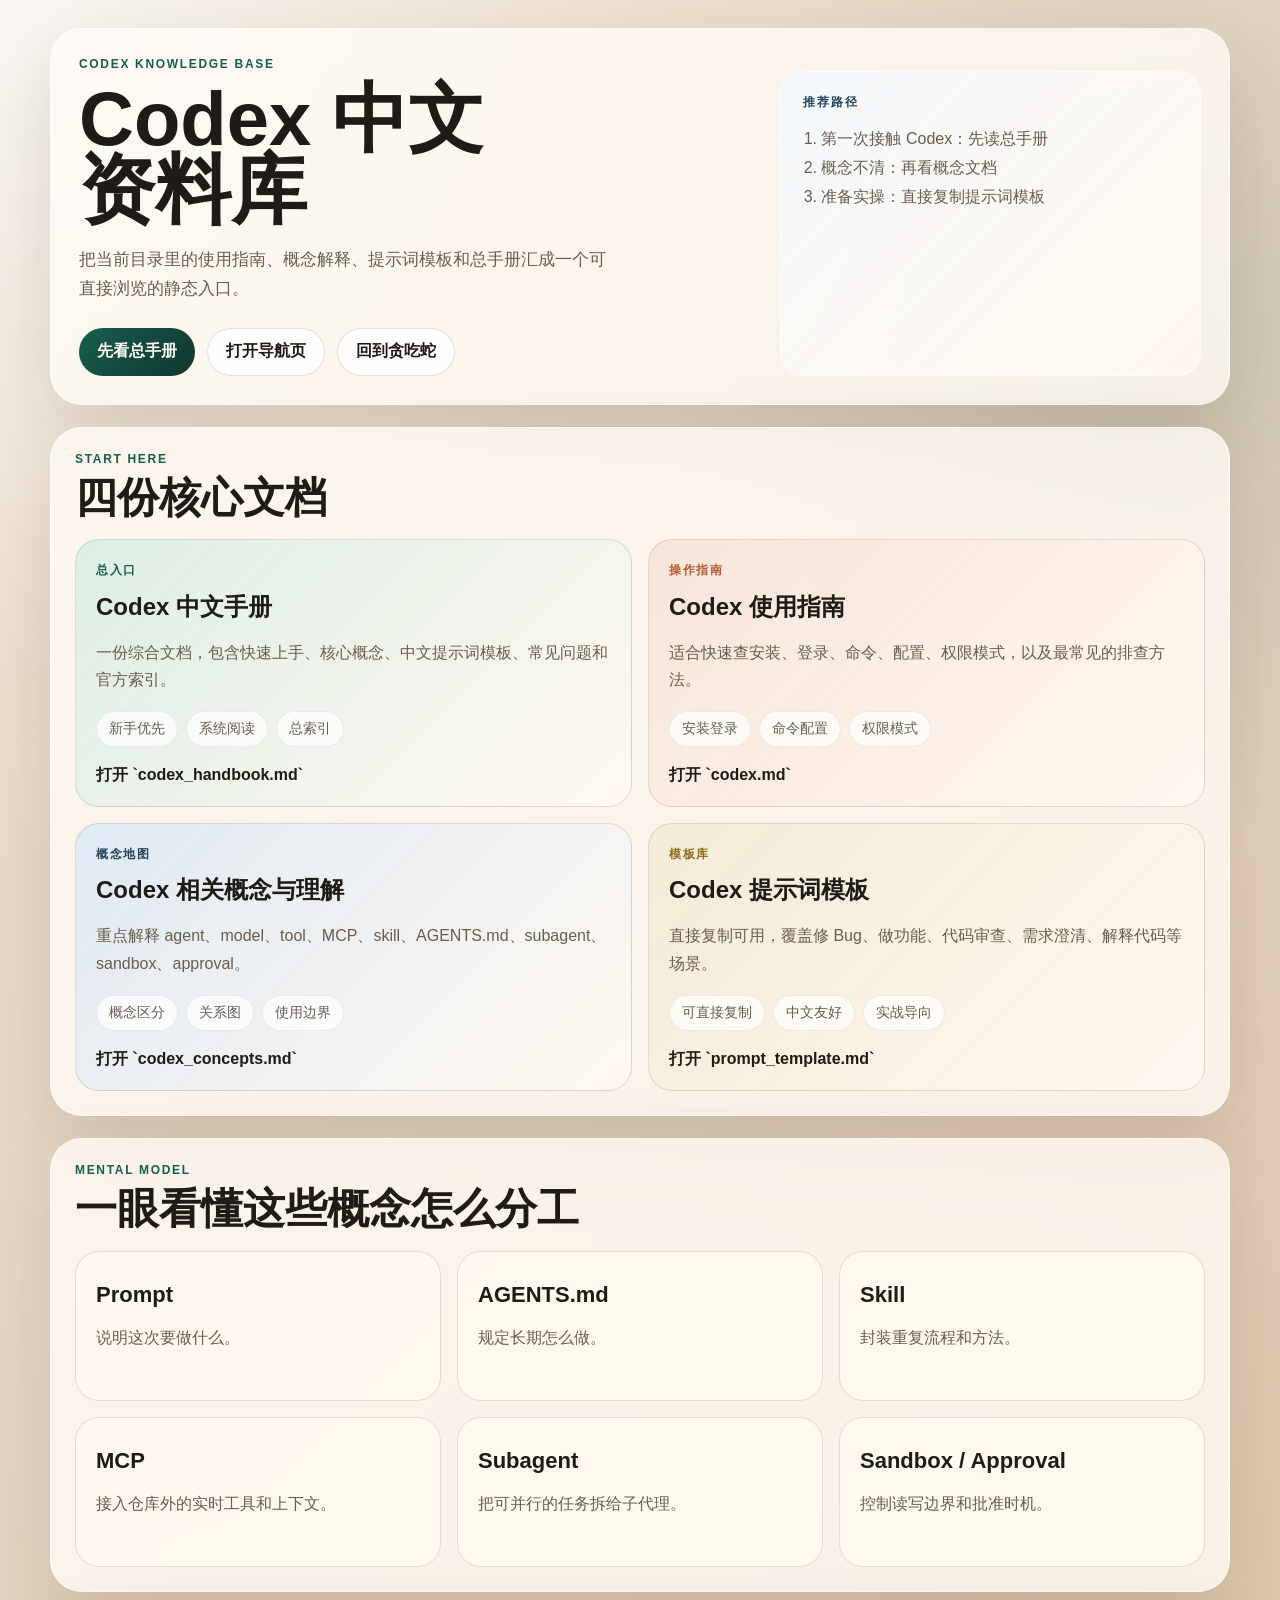
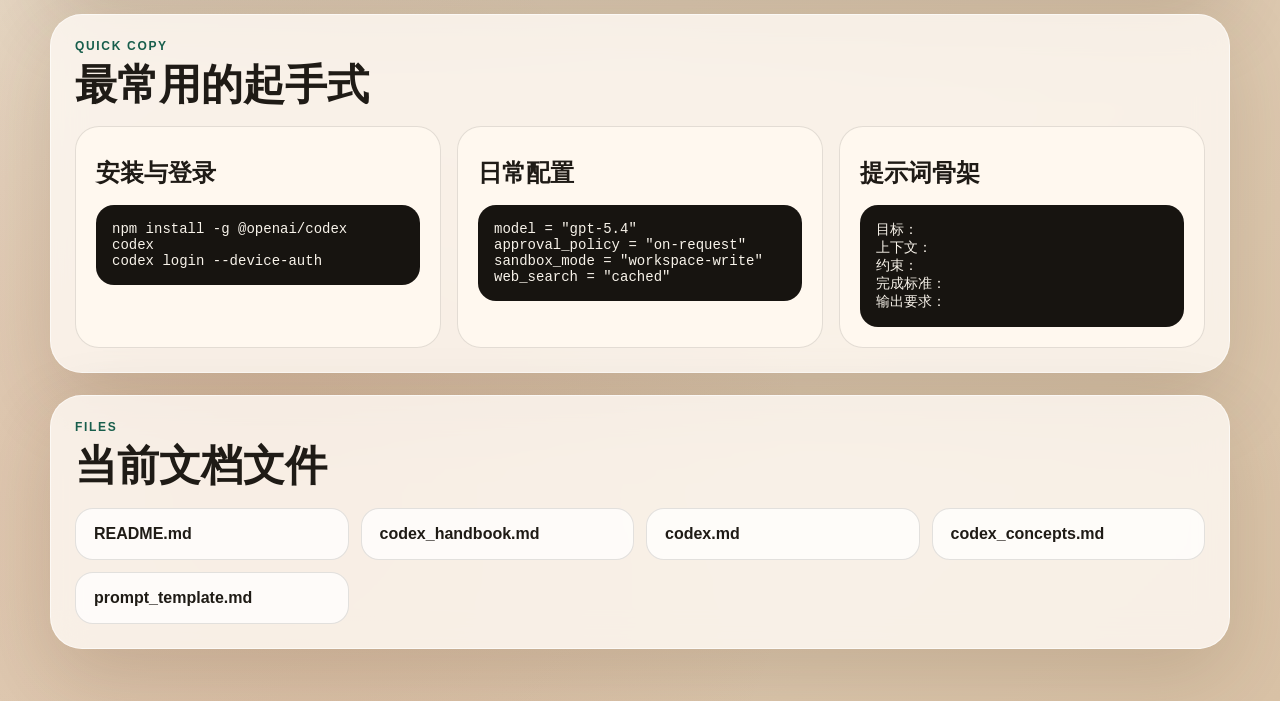
==== docs.html @ a91e17e3 "Initial project and Codex documentation" ====
<!DOCTYPE html>
<html lang="zh-CN">
<head>
  <meta charset="UTF-8">
  <meta name="viewport" content="width=device-width, initial-scale=1.0">
  <title>Codex 中文资料库</title>
  <link rel="stylesheet" href="./docs.css">
</head>
<body>
  <div class="page-shell">
    <header class="hero">
      <p class="eyebrow">Codex Knowledge Base</p>
      <div class="hero-grid">
        <div class="hero-copy">
          <h1>Codex 中文资料库</h1>
          <p class="hero-text">
            把当前目录里的使用指南、概念解释、提示词模板和总手册汇成一个可直接浏览的静态入口。
          </p>
          <div class="hero-actions">
            <a class="button primary" href="./codex_handbook.md">先看总手册</a>
            <a class="button secondary" href="./README.md">打开导航页</a>
            <a class="button secondary" href="./index.html">回到贪吃蛇</a>
          </div>
        </div>

        <aside class="hero-panel">
          <p class="panel-label">推荐路径</p>
          <ol class="route-list">
            <li>第一次接触 Codex：先读总手册</li>
            <li>概念不清：再看概念文档</li>
            <li>准备实操：直接复制提示词模板</li>
          </ol>
        </aside>
      </div>
    </header>

    <main class="content">
      <section class="section">
        <div class="section-head">
          <p class="section-kicker">Start Here</p>
          <h2>四份核心文档</h2>
        </div>

        <div class="card-grid">
          <article class="doc-card accent-a">
            <p class="card-type">总入口</p>
            <h3>Codex 中文手册</h3>
            <p>
              一份综合文档，包含快速上手、核心概念、中文提示词模板、常见问题和官方索引。
            </p>
            <ul class="tag-list">
              <li>新手优先</li>
              <li>系统阅读</li>
              <li>总索引</li>
            </ul>
            <a class="card-link" href="./codex_handbook.md">打开 `codex_handbook.md`</a>
          </article>

          <article class="doc-card accent-b">
            <p class="card-type">操作指南</p>
            <h3>Codex 使用指南</h3>
            <p>
              适合快速查安装、登录、命令、配置、权限模式，以及最常见的排查方法。
            </p>
            <ul class="tag-list">
              <li>安装登录</li>
              <li>命令配置</li>
              <li>权限模式</li>
            </ul>
            <a class="card-link" href="./codex.md">打开 `codex.md`</a>
          </article>

          <article class="doc-card accent-c">
            <p class="card-type">概念地图</p>
            <h3>Codex 相关概念与理解</h3>
            <p>
              重点解释 agent、model、tool、MCP、skill、AGENTS.md、subagent、sandbox、approval。
            </p>
            <ul class="tag-list">
              <li>概念区分</li>
              <li>关系图</li>
              <li>使用边界</li>
            </ul>
            <a class="card-link" href="./codex_concepts.md">打开 `codex_concepts.md`</a>
          </article>

          <article class="doc-card accent-d">
            <p class="card-type">模板库</p>
            <h3>Codex 提示词模板</h3>
            <p>
              直接复制可用，覆盖修 Bug、做功能、代码审查、需求澄清、解释代码等场景。
            </p>
            <ul class="tag-list">
              <li>可直接复制</li>
              <li>中文友好</li>
              <li>实战导向</li>
            </ul>
            <a class="card-link" href="./prompt_template.md">打开 `prompt_template.md`</a>
          </article>
        </div>
      </section>

      <section class="section split">
        <div class="section-head">
          <p class="section-kicker">Mental Model</p>
          <h2>一眼看懂这些概念怎么分工</h2>
        </div>

        <div class="concept-grid">
          <article class="concept-card">
            <h3>Prompt</h3>
            <p>说明这次要做什么。</p>
          </article>
          <article class="concept-card">
            <h3>AGENTS.md</h3>
            <p>规定长期怎么做。</p>
          </article>
          <article class="concept-card">
            <h3>Skill</h3>
            <p>封装重复流程和方法。</p>
          </article>
          <article class="concept-card">
            <h3>MCP</h3>
            <p>接入仓库外的实时工具和上下文。</p>
          </article>
          <article class="concept-card">
            <h3>Subagent</h3>
            <p>把可并行的任务拆给子代理。</p>
          </article>
          <article class="concept-card">
            <h3>Sandbox / Approval</h3>
            <p>控制读写边界和批准时机。</p>
          </article>
        </div>
      </section>

      <section class="section">
        <div class="section-head">
          <p class="section-kicker">Quick Copy</p>
          <h2>最常用的起手式</h2>
        </div>

        <div class="snippet-grid">
          <article class="snippet-card">
            <h3>安装与登录</h3>
            <pre><code>npm install -g @openai/codex
codex
codex login --device-auth</code></pre>
          </article>

          <article class="snippet-card">
            <h3>日常配置</h3>
            <pre><code>model = "gpt-5.4"
approval_policy = "on-request"
sandbox_mode = "workspace-write"
web_search = "cached"</code></pre>
          </article>

          <article class="snippet-card">
            <h3>提示词骨架</h3>
            <pre><code>目标：
上下文：
约束：
完成标准：
输出要求：</code></pre>
          </article>
        </div>
      </section>

      <section class="section">
        <div class="section-head">
          <p class="section-kicker">Files</p>
          <h2>当前文档文件</h2>
        </div>

        <div class="file-list">
          <a href="./README.md">README.md</a>
          <a href="./codex_handbook.md">codex_handbook.md</a>
          <a href="./codex.md">codex.md</a>
          <a href="./codex_concepts.md">codex_concepts.md</a>
          <a href="./prompt_template.md">prompt_template.md</a>
        </div>
      </section>
    </main>
  </div>
</body>
</html>
---- docs.css ----
:root {
  --bg: #efe6d8;
  --bg-deep: #d9c2a6;
  --surface: rgba(255, 251, 246, 0.8);
  --surface-strong: rgba(255, 248, 240, 0.94);
  --text: #1f1b16;
  --muted: #6a5d4d;
  --line: rgba(31, 27, 22, 0.12);
  --shadow: 0 28px 80px rgba(70, 44, 16, 0.16);
  --emerald: #185e4c;
  --emerald-soft: #d9ece4;
  --copper: #b45b32;
  --copper-soft: #f5e2d7;
  --navy: #23435c;
  --navy-soft: #dce8f3;
  --gold: #8d6a1e;
  --gold-soft: #f2ead4;
}

* {
  box-sizing: border-box;
}

html {
  scroll-behavior: smooth;
}

body {
  margin: 0;
  min-height: 100vh;
  font-family: "Avenir Next", "PingFang SC", "Microsoft YaHei", sans-serif;
  color: var(--text);
  background:
    radial-gradient(circle at top left, rgba(255, 255, 255, 0.7), transparent 26%),
    radial-gradient(circle at right 10% top 15%, rgba(24, 94, 76, 0.12), transparent 22%),
    radial-gradient(circle at left 20% bottom 10%, rgba(180, 91, 50, 0.16), transparent 24%),
    linear-gradient(135deg, var(--bg), var(--bg-deep));
}

a {
  color: inherit;
}

.page-shell {
  width: min(1180px, calc(100% - 32px));
  margin: 0 auto;
  padding: 28px 0 52px;
}

.hero,
.section {
  border: 1px solid rgba(255, 255, 255, 0.58);
  border-radius: 32px;
  background: var(--surface);
  backdrop-filter: blur(16px);
  box-shadow: var(--shadow);
}

.hero {
  padding: 28px;
  animation: rise 500ms ease both;
}

.eyebrow,
.section-kicker,
.panel-label,
.card-type {
  margin: 0;
  text-transform: uppercase;
  letter-spacing: 0.14em;
  font-size: 12px;
  font-weight: 700;
}

.eyebrow,
.section-kicker {
  color: var(--emerald);
}

.hero-grid {
  display: grid;
  grid-template-columns: minmax(0, 1.45fr) minmax(280px, 0.9fr);
  gap: 24px;
  align-items: stretch;
}

.hero-copy h1 {
  margin: 12px 0 0;
  font-size: clamp(40px, 7vw, 76px);
  line-height: 0.94;
  max-width: 10ch;
}

.hero-text {
  margin: 20px 0 0;
  max-width: 56ch;
  color: var(--muted);
  line-height: 1.7;
  font-size: 17px;
}

.hero-actions {
  display: flex;
  flex-wrap: wrap;
  gap: 12px;
  margin-top: 24px;
}

.button {
  display: inline-flex;
  align-items: center;
  justify-content: center;
  min-height: 48px;
  padding: 0 18px;
  border-radius: 999px;
  text-decoration: none;
  font-weight: 700;
  transition: transform 150ms ease, background-color 150ms ease, border-color 150ms ease;
}

.button:hover,
.card-link:hover,
.file-list a:hover {
  transform: translateY(-1px);
}

.primary {
  color: #fffaf5;
  background: linear-gradient(135deg, var(--emerald), #10372c);
}

.secondary {
  border: 1px solid var(--line);
  background: rgba(255, 255, 255, 0.78);
}

.hero-panel {
  padding: 22px;
  border-radius: 24px;
  background:
    linear-gradient(135deg, rgba(255, 255, 255, 0.64), rgba(255, 248, 240, 0.88)),
    linear-gradient(135deg, var(--navy-soft), transparent);
  border: 1px solid rgba(255, 255, 255, 0.62);
}

.panel-label {
  color: var(--navy);
}

.route-list {
  margin: 14px 0 0;
  padding-left: 18px;
  line-height: 1.8;
  color: var(--muted);
}

.content {
  display: grid;
  gap: 22px;
  margin-top: 22px;
}

.section {
  padding: 24px;
  animation: rise 620ms ease both;
}

.section-head h2 {
  margin: 10px 0 0;
  font-size: clamp(28px, 4.2vw, 42px);
  line-height: 1.04;
}

.card-grid,
.concept-grid,
.snippet-grid {
  display: grid;
  gap: 16px;
  margin-top: 20px;
}

.card-grid {
  grid-template-columns: repeat(2, minmax(0, 1fr));
}

.concept-grid {
  grid-template-columns: repeat(3, minmax(0, 1fr));
}

.snippet-grid {
  grid-template-columns: repeat(3, minmax(0, 1fr));
}

.doc-card,
.concept-card,
.snippet-card {
  padding: 20px;
  border-radius: 24px;
  border: 1px solid var(--line);
  background: var(--surface-strong);
}

.doc-card h3,
.concept-card h3,
.snippet-card h3 {
  margin: 10px 0 0;
  font-size: 24px;
}

.doc-card p,
.concept-card p,
.snippet-card p {
  color: var(--muted);
  line-height: 1.7;
}

.accent-a {
  background:
    linear-gradient(135deg, rgba(217, 236, 228, 0.88), rgba(255, 248, 240, 0.96));
}

.accent-a .card-type {
  color: var(--emerald);
}

.accent-b {
  background:
    linear-gradient(135deg, rgba(245, 226, 215, 0.88), rgba(255, 248, 240, 0.96));
}

.accent-b .card-type {
  color: var(--copper);
}

.accent-c {
  background:
    linear-gradient(135deg, rgba(220, 232, 243, 0.9), rgba(255, 248, 240, 0.96));
}

.accent-c .card-type {
  color: var(--navy);
}

.accent-d {
  background:
    linear-gradient(135deg, rgba(242, 234, 212, 0.92), rgba(255, 248, 240, 0.96));
}

.accent-d .card-type {
  color: var(--gold);
}

.tag-list {
  display: flex;
  flex-wrap: wrap;
  gap: 8px;
  list-style: none;
  padding: 0;
  margin: 18px 0 0;
}

.tag-list li {
  padding: 8px 12px;
  border-radius: 999px;
  background: rgba(255, 255, 255, 0.72);
  border: 1px solid rgba(31, 27, 22, 0.08);
  color: var(--muted);
  font-size: 14px;
}

.card-link {
  display: inline-flex;
  margin-top: 18px;
  font-weight: 700;
  text-decoration: none;
}

.concept-card {
  min-height: 150px;
}

.concept-card h3 {
  font-size: 22px;
}

pre {
  margin: 16px 0 0;
  padding: 16px;
  border-radius: 18px;
  background: #171410;
  color: #f8f3ea;
  overflow: auto;
}

code {
  font-family: "SFMono-Regular", "Menlo", "Monaco", monospace;
  font-size: 14px;
}

.file-list {
  display: grid;
  grid-template-columns: repeat(auto-fit, minmax(220px, 1fr));
  gap: 12px;
  margin-top: 20px;
}

.file-list a {
  display: block;
  padding: 16px 18px;
  border-radius: 18px;
  border: 1px solid var(--line);
  background: rgba(255, 255, 255, 0.76);
  text-decoration: none;
  font-weight: 700;
}

@keyframes rise {
  from {
    opacity: 0;
    transform: translateY(18px);
  }

  to {
    opacity: 1;
    transform: translateY(0);
  }
}

@media (max-width: 960px) {
  .hero-grid,
  .card-grid,
  .concept-grid,
  .snippet-grid {
    grid-template-columns: 1fr;
  }

  .hero-copy h1 {
    max-width: 12ch;
  }
}

@media (max-width: 640px) {
  .page-shell {
    width: min(100% - 18px, 100%);
    padding: 16px 0 28px;
  }

  .hero,
  .section {
    padding: 18px;
    border-radius: 24px;
  }

  .hero-copy h1 {
    font-size: clamp(34px, 14vw, 52px);
  }

  .hero-text {
    font-size: 15px;
  }

  .button {
    width: 100%;
  }
}
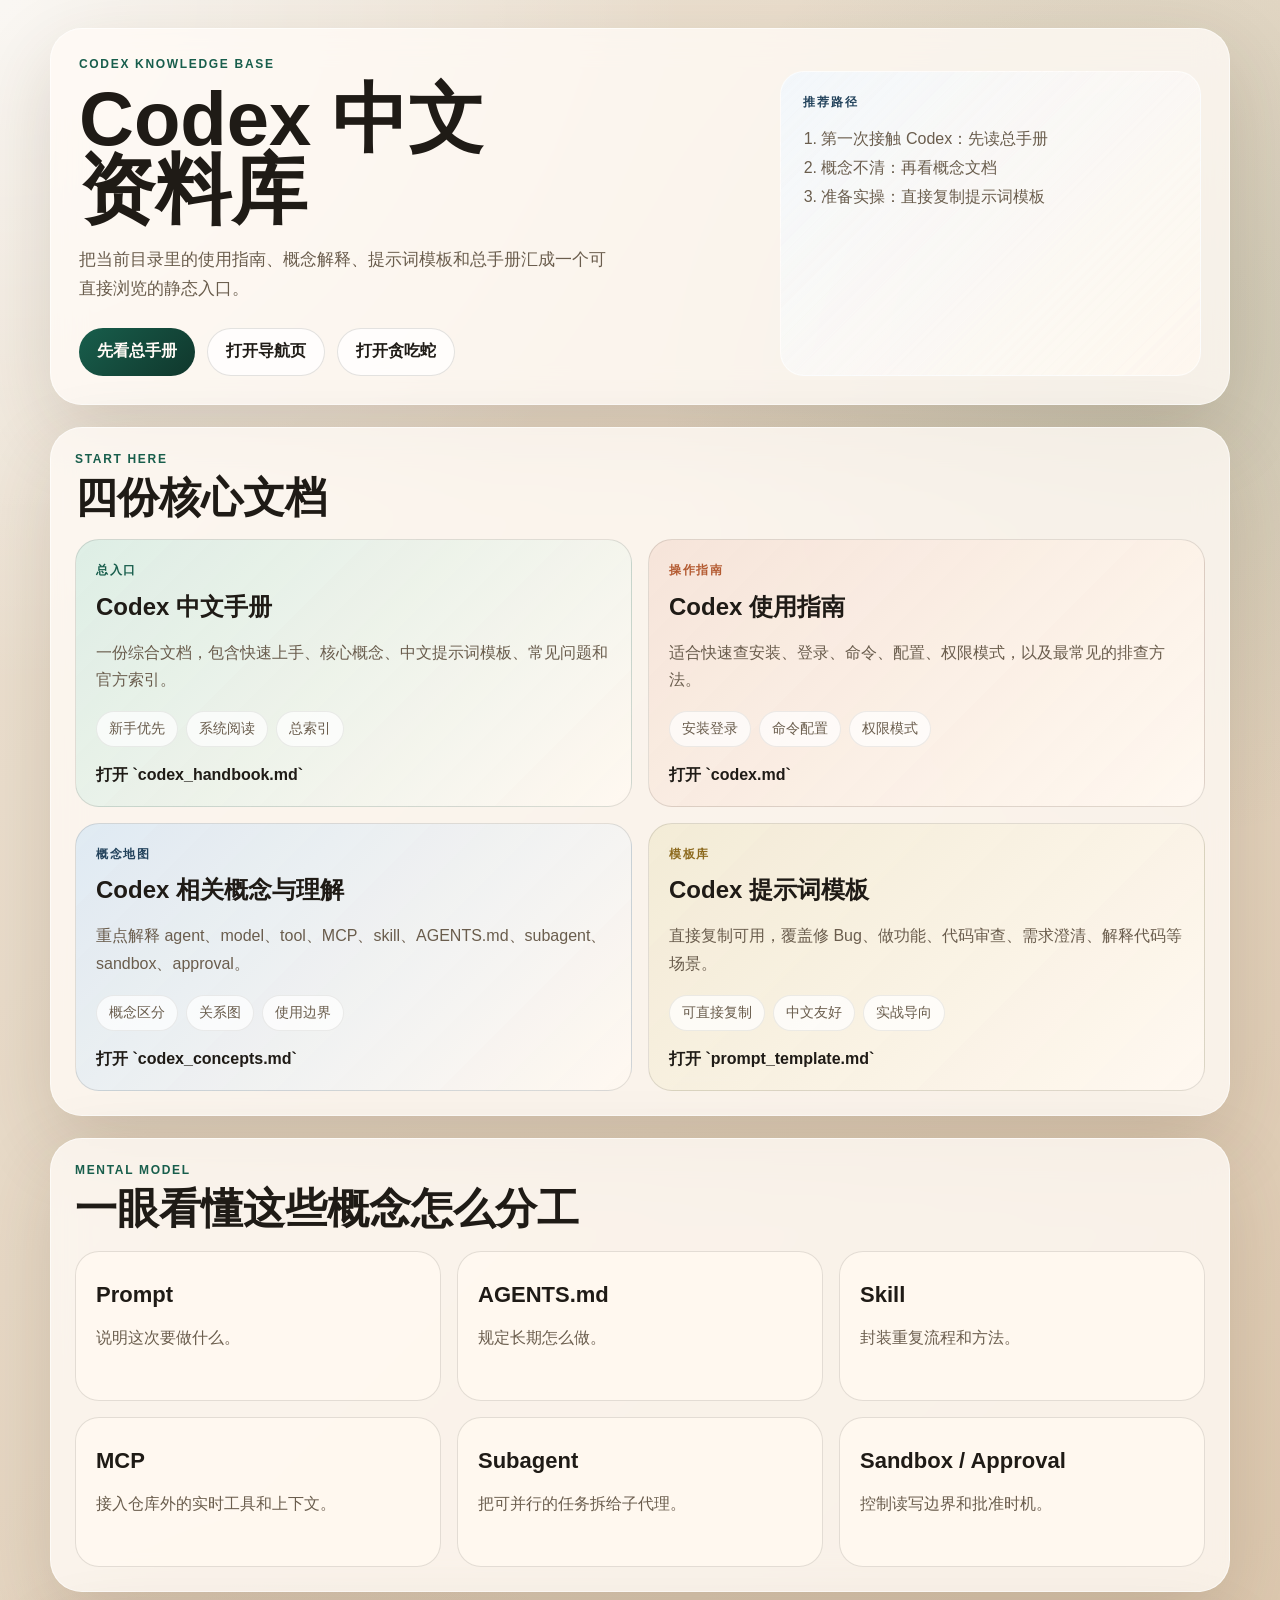
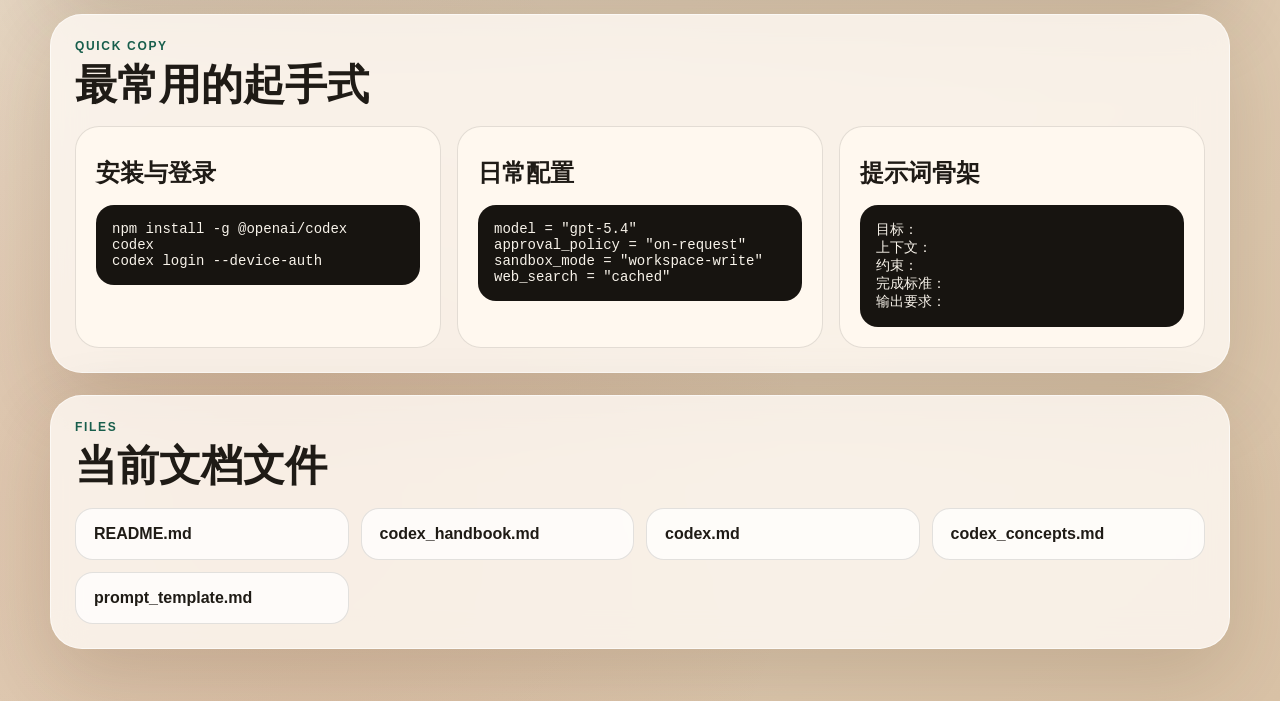
==== commit 98ec4c80: "Prepare GitHub Pages site" ====
--- a/docs.html
+++ b/docs.html
@@ -17,9 +17,9 @@
             把当前目录里的使用指南、概念解释、提示词模板和总手册汇成一个可直接浏览的静态入口。
           </p>
           <div class="hero-actions">
-            <a class="button primary" href="./codex_handbook.md">先看总手册</a>
-            <a class="button secondary" href="./README.md">打开导航页</a>
-            <a class="button secondary" href="./index.html">回到贪吃蛇</a>
+            <a class="button primary" href="./viewer.html?file=codex_handbook.md&title=Codex%20%E4%B8%AD%E6%96%87%E6%89%8B%E5%86%8C">先看总手册</a>
+            <a class="button secondary" href="./viewer.html?file=README.md&title=Codex%20%E6%96%87%E6%A1%A3%E5%AF%BC%E8%88%AA">打开导航页</a>
+            <a class="button secondary" href="./snake.html">打开贪吃蛇</a>
           </div>
         </div>
 
@@ -53,7 +53,7 @@
               <li>系统阅读</li>
               <li>总索引</li>
             </ul>
-            <a class="card-link" href="./codex_handbook.md">打开 `codex_handbook.md`</a>
+            <a class="card-link" href="./viewer.html?file=codex_handbook.md&title=Codex%20%E4%B8%AD%E6%96%87%E6%89%8B%E5%86%8C">打开 `codex_handbook.md`</a>
           </article>
 
           <article class="doc-card accent-b">
@@ -67,7 +67,7 @@
               <li>命令配置</li>
               <li>权限模式</li>
             </ul>
-            <a class="card-link" href="./codex.md">打开 `codex.md`</a>
+            <a class="card-link" href="./viewer.html?file=codex.md&title=Codex%20%E4%BD%BF%E7%94%A8%E6%8C%87%E5%8D%97">打开 `codex.md`</a>
           </article>
 
           <article class="doc-card accent-c">
@@ -81,7 +81,7 @@
               <li>关系图</li>
               <li>使用边界</li>
             </ul>
-            <a class="card-link" href="./codex_concepts.md">打开 `codex_concepts.md`</a>
+            <a class="card-link" href="./viewer.html?file=codex_concepts.md&title=Codex%20%E7%9B%B8%E5%85%B3%E6%A6%82%E5%BF%B5%E4%B8%8E%E7%90%86%E8%A7%A3">打开 `codex_concepts.md`</a>
           </article>
 
           <article class="doc-card accent-d">
@@ -95,7 +95,7 @@
               <li>中文友好</li>
               <li>实战导向</li>
             </ul>
-            <a class="card-link" href="./prompt_template.md">打开 `prompt_template.md`</a>
+            <a class="card-link" href="./viewer.html?file=prompt_template.md&title=Codex%20%E6%8F%90%E7%A4%BA%E8%AF%8D%E6%A8%A1%E6%9D%BF">打开 `prompt_template.md`</a>
           </article>
         </div>
       </section>
@@ -174,11 +174,11 @@
         </div>
 
         <div class="file-list">
-          <a href="./README.md">README.md</a>
-          <a href="./codex_handbook.md">codex_handbook.md</a>
-          <a href="./codex.md">codex.md</a>
-          <a href="./codex_concepts.md">codex_concepts.md</a>
-          <a href="./prompt_template.md">prompt_template.md</a>
+          <a href="./viewer.html?file=README.md&title=Codex%20%E6%96%87%E6%A1%A3%E5%AF%BC%E8%88%AA">README.md</a>
+          <a href="./viewer.html?file=codex_handbook.md&title=Codex%20%E4%B8%AD%E6%96%87%E6%89%8B%E5%86%8C">codex_handbook.md</a>
+          <a href="./viewer.html?file=codex.md&title=Codex%20%E4%BD%BF%E7%94%A8%E6%8C%87%E5%8D%97">codex.md</a>
+          <a href="./viewer.html?file=codex_concepts.md&title=Codex%20%E7%9B%B8%E5%85%B3%E6%A6%82%E5%BF%B5%E4%B8%8E%E7%90%86%E8%A7%A3">codex_concepts.md</a>
+          <a href="./viewer.html?file=prompt_template.md&title=Codex%20%E6%8F%90%E7%A4%BA%E8%AF%8D%E6%A8%A1%E6%9D%BF">prompt_template.md</a>
         </div>
       </section>
     </main>
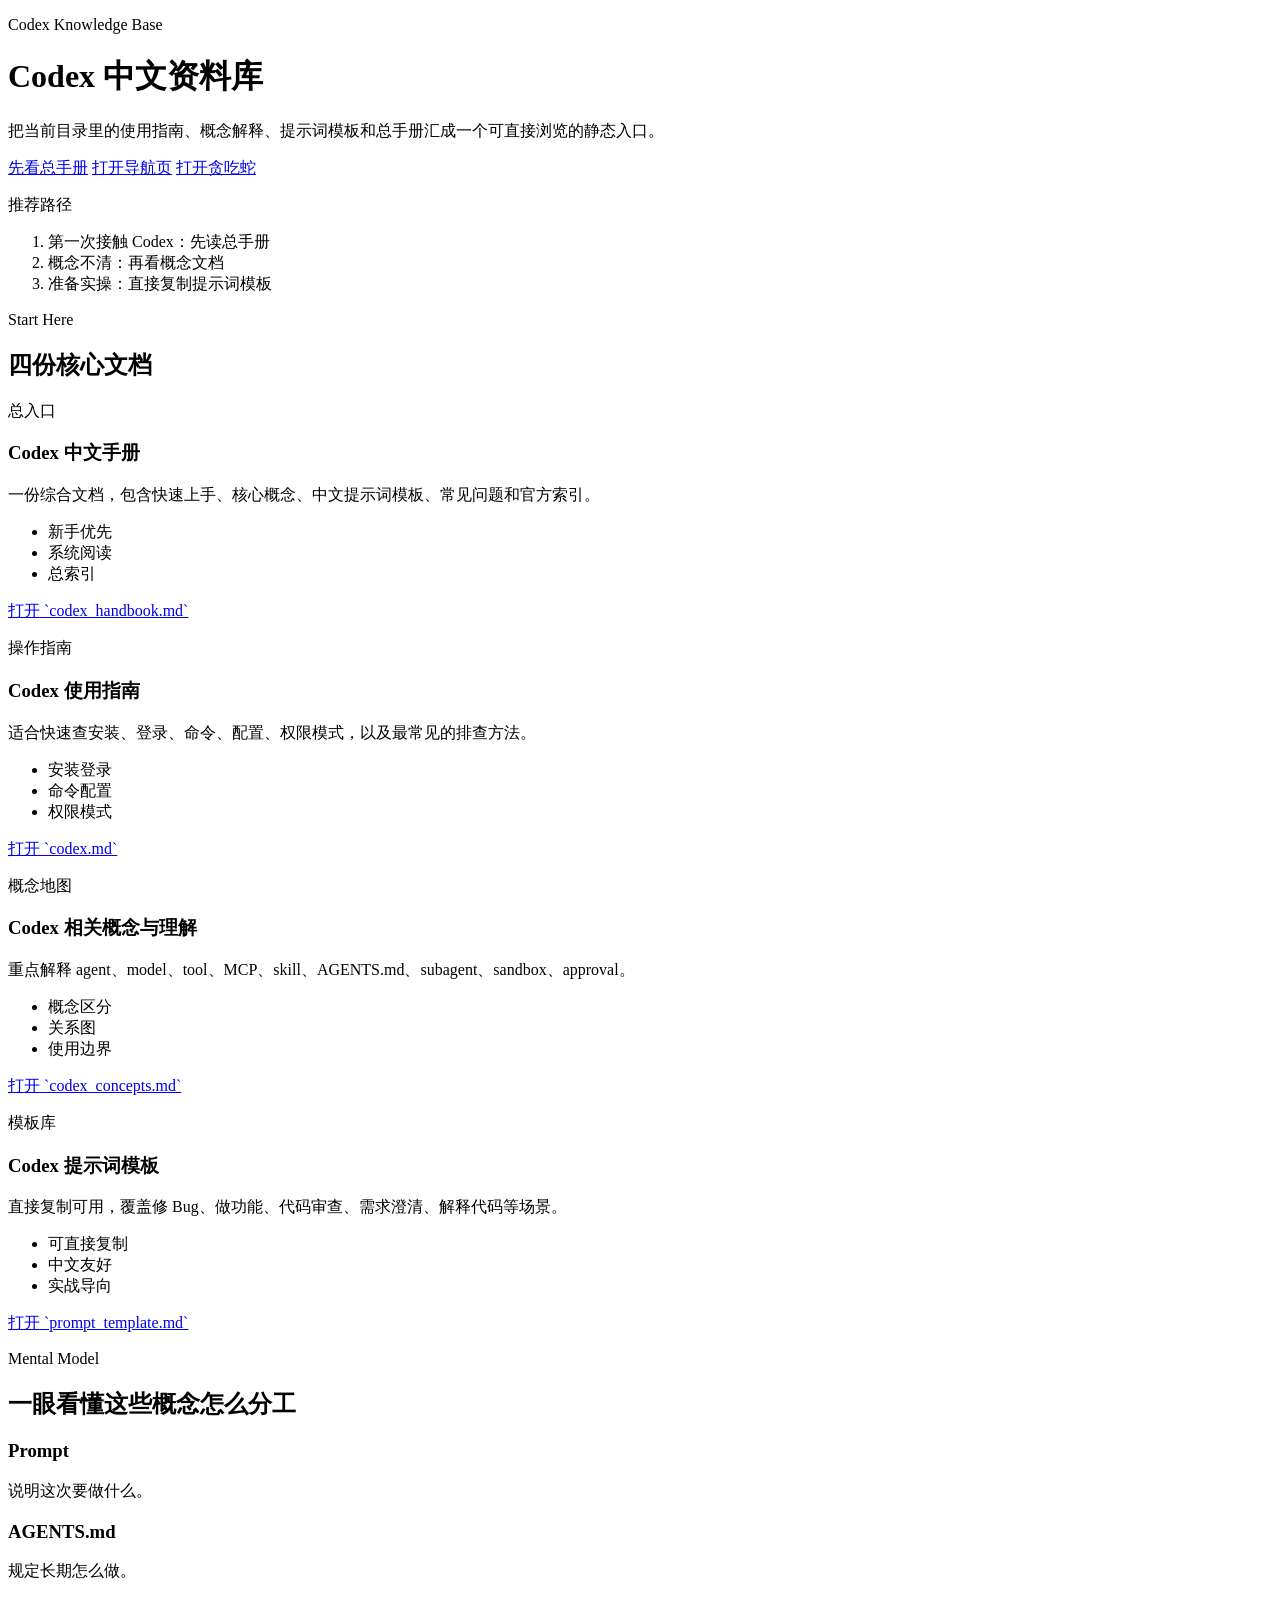
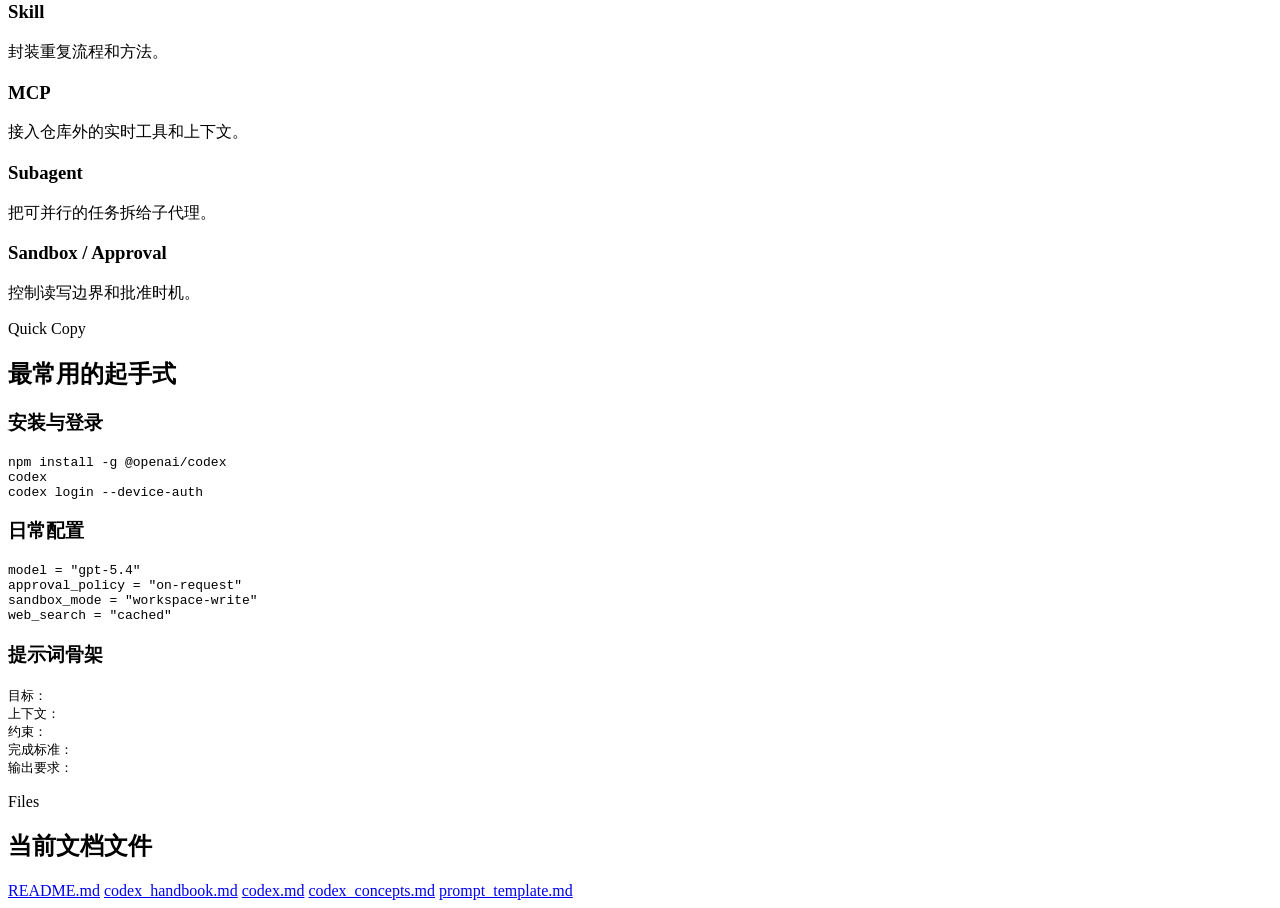
==== commit 6354a378: "Set Pages base path to /codex/" ====
--- a/docs.html
+++ b/docs.html
@@ -3,6 +3,7 @@
 <head>
   <meta charset="UTF-8">
   <meta name="viewport" content="width=device-width, initial-scale=1.0">
+  <base href="/codex/">
   <title>Codex 中文资料库</title>
   <link rel="stylesheet" href="./docs.css">
 </head>
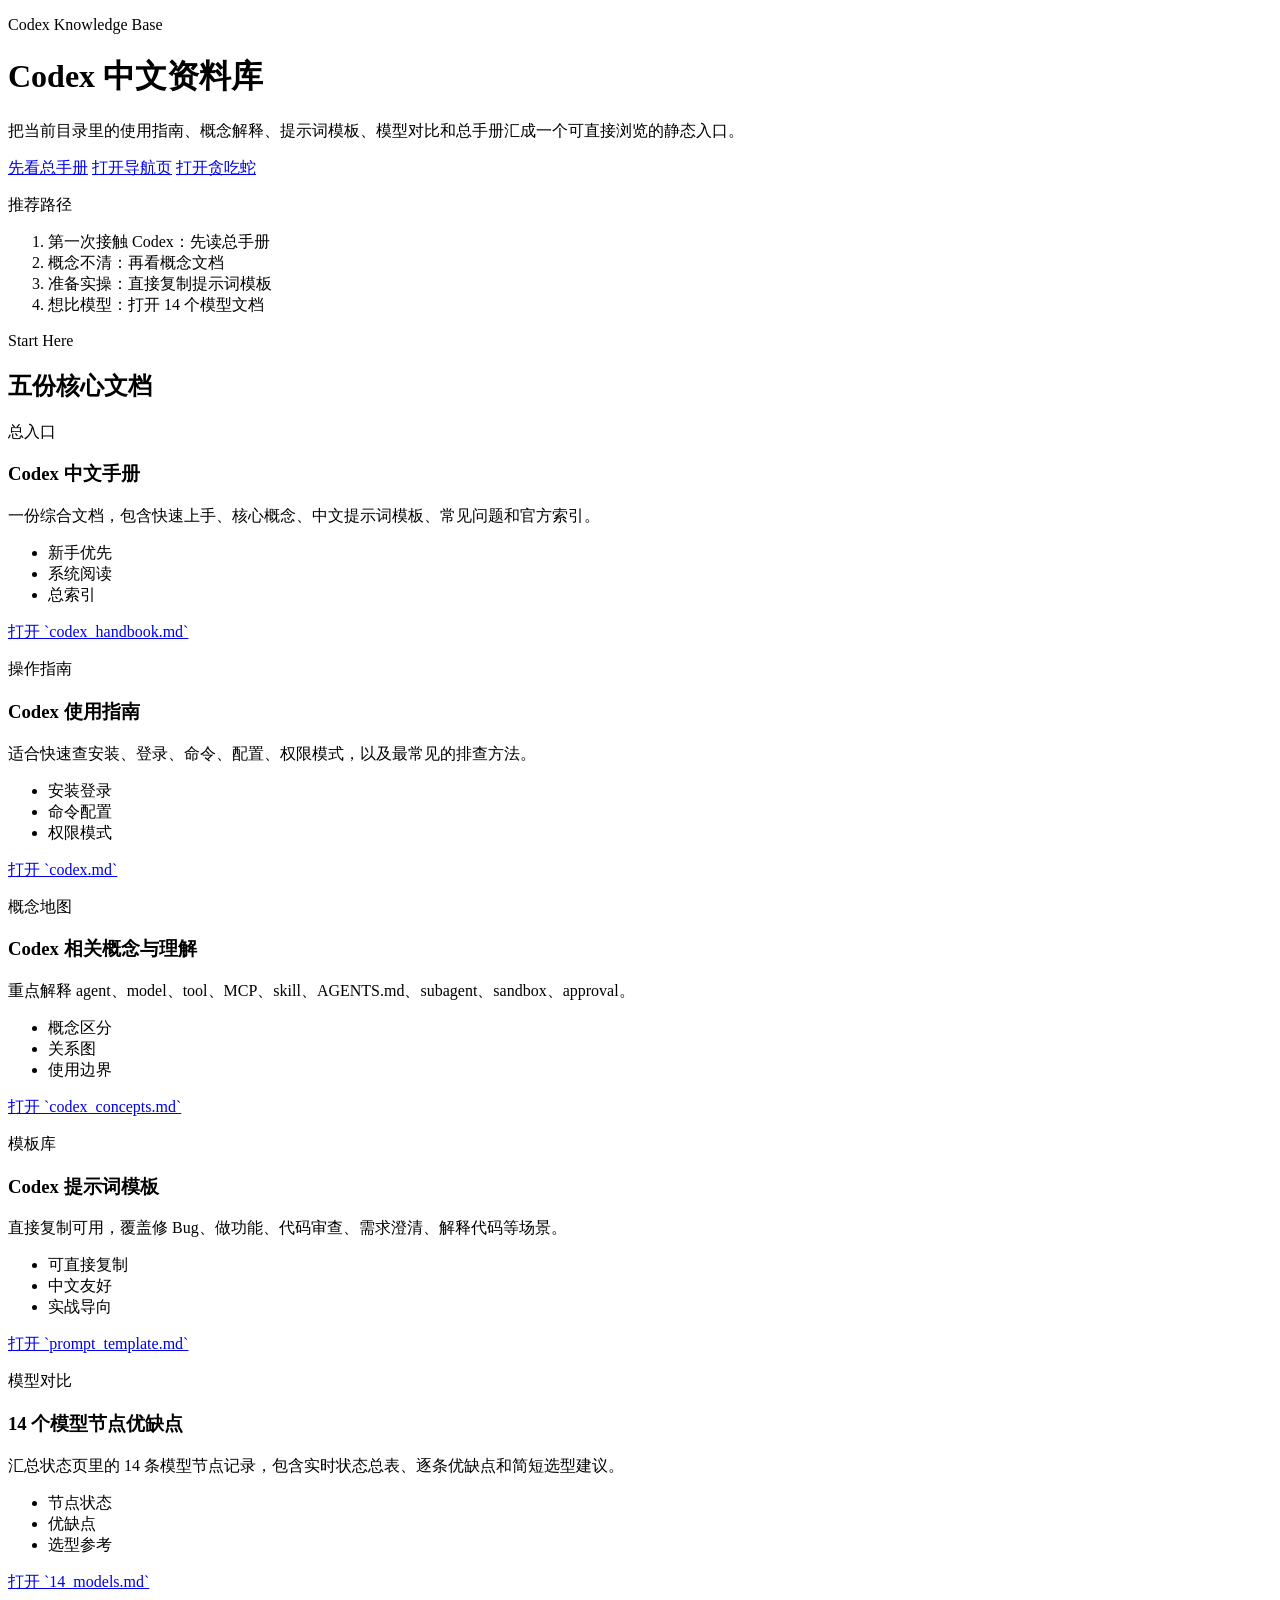
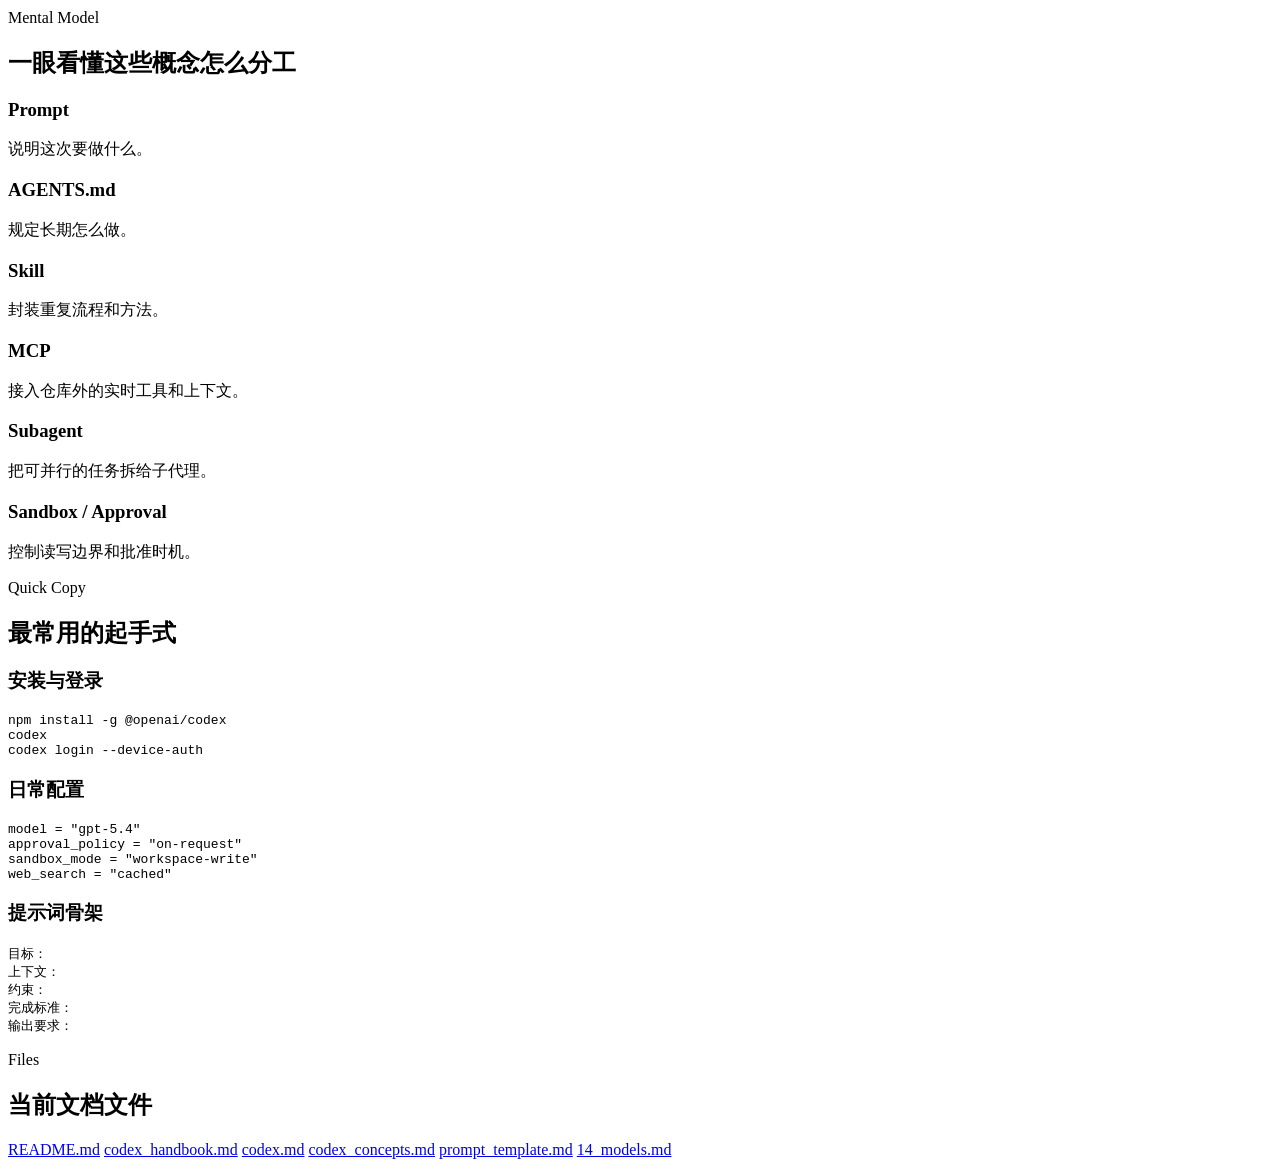
==== commit 87e3886b: "Add 14 model comparison document" ====
--- a/docs.html
+++ b/docs.html
@@ -15,7 +15,7 @@
         <div class="hero-copy">
           <h1>Codex 中文资料库</h1>
           <p class="hero-text">
-            把当前目录里的使用指南、概念解释、提示词模板和总手册汇成一个可直接浏览的静态入口。
+            把当前目录里的使用指南、概念解释、提示词模板、模型对比和总手册汇成一个可直接浏览的静态入口。
           </p>
           <div class="hero-actions">
             <a class="button primary" href="./viewer.html?file=codex_handbook.md&title=Codex%20%E4%B8%AD%E6%96%87%E6%89%8B%E5%86%8C">先看总手册</a>
@@ -30,6 +30,7 @@
             <li>第一次接触 Codex：先读总手册</li>
             <li>概念不清：再看概念文档</li>
             <li>准备实操：直接复制提示词模板</li>
+            <li>想比模型：打开 14 个模型文档</li>
           </ol>
         </aside>
       </div>
@@ -39,7 +40,7 @@
       <section class="section">
         <div class="section-head">
           <p class="section-kicker">Start Here</p>
-          <h2>四份核心文档</h2>
+          <h2>五份核心文档</h2>
         </div>
 
         <div class="card-grid">
@@ -97,6 +98,20 @@
               <li>实战导向</li>
             </ul>
             <a class="card-link" href="./viewer.html?file=prompt_template.md&title=Codex%20%E6%8F%90%E7%A4%BA%E8%AF%8D%E6%A8%A1%E6%9D%BF">打开 `prompt_template.md`</a>
+          </article>
+
+          <article class="doc-card accent-a">
+            <p class="card-type">模型对比</p>
+            <h3>14 个模型节点优缺点</h3>
+            <p>
+              汇总状态页里的 14 条模型节点记录，包含实时状态总表、逐条优缺点和简短选型建议。
+            </p>
+            <ul class="tag-list">
+              <li>节点状态</li>
+              <li>优缺点</li>
+              <li>选型参考</li>
+            </ul>
+            <a class="card-link" href="./viewer.html?file=14_models.md&title=14%20%E4%B8%AA%E6%A8%A1%E5%9E%8B%E8%8A%82%E7%82%B9%E4%BC%98%E7%BC%BA%E7%82%B9">打开 `14_models.md`</a>
           </article>
         </div>
       </section>
@@ -180,6 +195,7 @@
           <a href="./viewer.html?file=codex.md&title=Codex%20%E4%BD%BF%E7%94%A8%E6%8C%87%E5%8D%97">codex.md</a>
           <a href="./viewer.html?file=codex_concepts.md&title=Codex%20%E7%9B%B8%E5%85%B3%E6%A6%82%E5%BF%B5%E4%B8%8E%E7%90%86%E8%A7%A3">codex_concepts.md</a>
           <a href="./viewer.html?file=prompt_template.md&title=Codex%20%E6%8F%90%E7%A4%BA%E8%AF%8D%E6%A8%A1%E6%9D%BF">prompt_template.md</a>
+          <a href="./viewer.html?file=14_models.md&title=14%20%E4%B8%AA%E6%A8%A1%E5%9E%8B%E8%8A%82%E7%82%B9%E4%BC%98%E7%BC%BA%E7%82%B9">14_models.md</a>
         </div>
       </section>
     </main>
